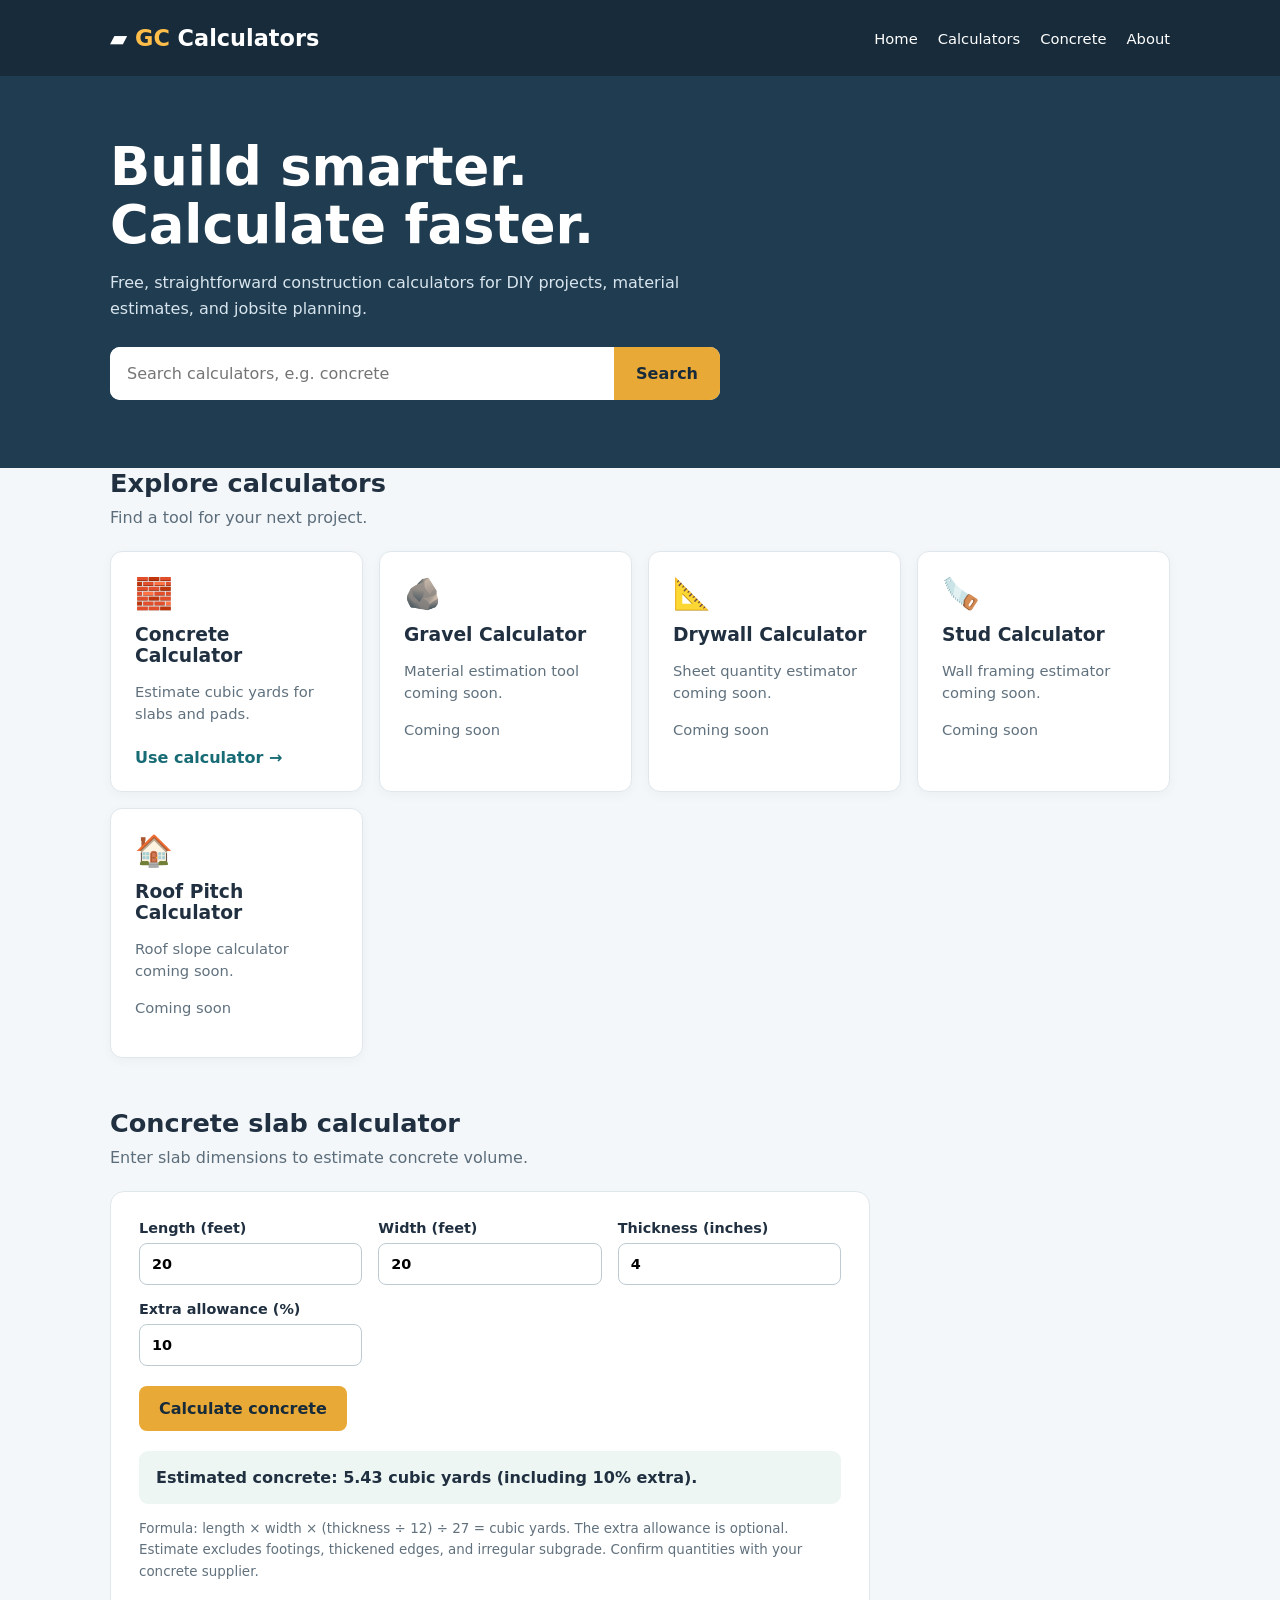
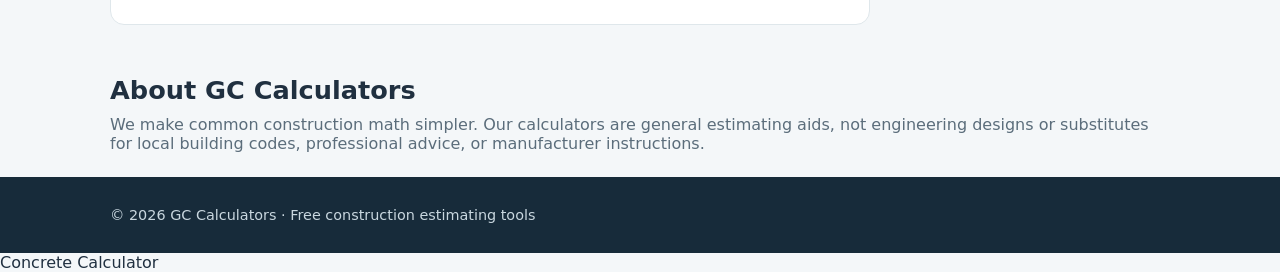
==== index.html @ e194666e "Update index.html Added Concrete Calcu,ator" ====
<!doctype html>
<html lang="en">
<head>
<meta charset="utf-8"><meta name="viewport" content="width=device-width,initial-scale=1">
<meta name="description" content="Free construction calculators for concrete, gravel, drywall, framing, and roofing projects.">
<title>GC Calculators | Free Construction Calculators</title>
<style>
:root{font-family:system-ui,-apple-system,Segoe UI,sans-serif;color:#203040;background:#f4f7f9}*{box-sizing:border-box}body{margin:0}a{color:inherit;text-decoration:none}button,input{font:inherit}.wrap{max-width:1100px;margin:auto;padding:0 20px}.top{background:#172b3a;color:#fff}.nav{display:flex;align-items:center;justify-content:space-between;gap:16px;min-height:76px;flex-wrap:wrap}.brand{font-size:1.4rem;font-weight:800}.brand span{color:#ffbd4a}.links{display:flex;gap:20px;flex-wrap:wrap;font-size:.92rem}.links a:hover{color:#ffbd4a}.hero{background:#203c50;color:white;padding:62px 0 68px}.hero h1{font-size:clamp(2rem,5vw,3.3rem);line-height:1.1;margin:0 0 16px}.hero p{color:#d8e5ee;max-width:600px;line-height:1.6}.search{display:flex;background:#fff;max-width:610px;border-radius:10px;overflow:hidden;margin-top:26px}.search input{border:0;outline:0;padding:17px;flex:1;min-width:0;color:#172b3a}.search button{background:#e9a936;border:0;padding:0 22px;font-weight:700;color:#172b3a;cursor:pointer}main{padding:40px 0 70px}h2{font-size:1.6rem;margin:0 0 10px}.sub{color:#5b6d7b;margin:0 0 24px}.cards{display:grid;grid-template-columns:repeat(auto-fit,minmax(220px,1fr));gap:16px}.card{background:#fff;border:1px solid #e0e7ec;border-radius:12px;padding:24px;box-shadow:0 3px 12px #142a3909}.card .symbol{font-size:1.9rem}.card h3{margin:12px 0 8px}.card p{color:#60717e;line-height:1.5;font-size:.92rem}.card a{display:inline-block;color:#176b74;font-weight:700;margin-top:8px}.card[hidden]{display:none}.section{margin-top:50px}.calc{background:#fff;border:1px solid #dfe7eb;border-radius:14px;padding:28px;max-width:760px}.fields{display:grid;grid-template-columns:repeat(auto-fit,minmax(170px,1fr));gap:16px}.fields label{display:block;font-weight:650;font-size:.9rem}.fields input{width:100%;padding:12px;margin-top:7px;border:1px solid #bfcbd2;border-radius:8px}.primary{background:#e9a936;color:#172b3a;border:0;border-radius:8px;padding:13px 20px;font-weight:750;cursor:pointer;margin-top:20px}.result{background:#edf6f3;padding:17px;border-radius:9px;margin-top:20px;font-weight:750}.note{color:#61717d;font-size:.84rem;line-height:1.6}.empty{display:none;margin-top:20px;color:#6b3940}footer{background:#172b3a;color:#c9d7df;padding:30px 0;font-size:.9rem}footer a{text-decoration:underline}@media(max-width:540px){.nav{padding:15px 0}.links{gap:12px}.hero{padding:42px 0}.search button{padding:0 13px}.calc{padding:20px}}
</style>
</head>
<body>
<header class="top"><div class="wrap nav"><a class="brand" href="#home">▰ <span>GC</span> Calculators</a><nav class="links" aria-label="Main navigation"><a href="#home">Home</a><a href="#calculators">Calculators</a><a href="#concrete">Concrete</a><a href="#about">About</a></nav></div></header>
<section class="hero" id="home"><div class="wrap"><h1>Build smarter.<br>Calculate faster.</h1><p>Free, straightforward construction calculators for DIY projects, material estimates, and jobsite planning.</p><form class="search" id="searchForm" role="search"><input id="searchInput" type="search" placeholder="Search calculators, e.g. concrete" aria-label="Search calculators"><button type="submit">Search</button></form></div></section>
<main class="wrap"><section id="calculators"><h2>Explore calculators</h2><p class="sub">Find a tool for your next project.</p><div class="cards" id="cards">
<article class="card" data-terms="concrete slab cement volume cubic yards"><div class="symbol">🧱</div><h3>Concrete Calculator</h3><p>Estimate cubic yards for slabs and pads.</p><a href="#concrete">Use calculator →</a></article>
<article class="card" data-terms="gravel stone aggregate driveway"><div class="symbol">🪨</div><h3>Gravel Calculator</h3><p>Material estimation tool coming soon.</p><p class="note">Coming soon</p></article>
<article class="card" data-terms="drywall sheetrock wall panels"><div class="symbol">📐</div><h3>Drywall Calculator</h3><p>Sheet quantity estimator coming soon.</p><p class="note">Coming soon</p></article>
<article class="card" data-terms="framing studs lumber walls"><div class="symbol">🪚</div><h3>Stud Calculator</h3><p>Wall framing estimator coming soon.</p><p class="note">Coming soon</p></article>
<article class="card" data-terms="roof roofing pitch slope"><div class="symbol">🏠</div><h3>Roof Pitch Calculator</h3><p>Roof slope calculator coming soon.</p><p class="note">Coming soon</p></article>
</div><p id="empty" class="empty" role="status">No matching calculators found. Try another search.</p></section>
<section class="section" id="concrete"><h2>Concrete slab calculator</h2><p class="sub">Enter slab dimensions to estimate concrete volume.</p><div class="calc"><form id="concreteForm"><div class="fields"><label>Length (feet)<input name="length" type="number" min="0.01" step="any" value="20" required></label><label>Width (feet)<input name="width" type="number" min="0.01" step="any" value="20" required></label><label>Thickness (inches)<input name="thickness" type="number" min="0.01" step="any" value="4" required></label><label>Extra allowance (%)<input name="waste" type="number" min="0" max="100" step="any" value="10" required></label></div><button class="primary" type="submit">Calculate concrete</button></form><div id="result" class="result" role="status" aria-live="polite">Estimated concrete: 5.43 cubic yards (including 10% extra).</div><p class="note">Formula: length × width × (thickness ÷ 12) ÷ 27 = cubic yards. The extra allowance is optional. Estimate excludes footings, thickened edges, and irregular subgrade. Confirm quantities with your concrete supplier.</p></div></section>
<section class="section" id="about"><h2>About GC Calculators</h2><p class="sub">We make common construction math simpler. Our calculators are general estimating aids, not engineering designs or substitutes for local building codes, professional advice, or manufacturer instructions.</p></section></main>
<footer><div class="wrap">© <span id="year"></span> GC Calculators · Free construction estimating tools</div></footer>
<script>
document.getElementById('year').textContent=new Date().getFullYear();
const search=document.getElementById('searchInput');const cards=[...document.querySelectorAll('.card')];
function filter(){const q=search.value.trim().toLowerCase();let count=0;cards.forEach(c=>{const match=(c.textContent+' '+c.dataset.terms).toLowerCase().includes(q);c.hidden=!match;if(match)count++});document.getElementById('empty').style.display=count?'none':'block'}
search.addEventListener('input',filter);document.getElementById('searchForm').addEventListener('submit',e=>{e.preventDefault();filter();document.getElementById('calculators').scrollIntoView({behavior:'smooth'})});
document.getElementById('concreteForm').addEventListener('submit',e=>{e.preventDefault();const f=e.currentTarget;const l=Number(f.elements.length.value),w=Number(f.elements.width.value),t=Number(f.elements.thickness.value),extra=Number(f.elements.waste.value);const output=document.getElementById('result');if(![l,w,t,extra].every(Number.isFinite)||l<=0||w<=0||t<=0||extra<0||extra>100){output.textContent='Please enter valid positive dimensions and an allowance from 0% to 100%.';return}const base=l*w*(t/12)/27;output.textContent=`Estimated concrete: ${(base*(1+extra/100)).toFixed(2)} cubic yards (base ${base.toFixed(2)} yd³; including ${extra}% extra).`});
</script>
  
<a href="concrete.html">Concrete Calculator</a>

</body></html>
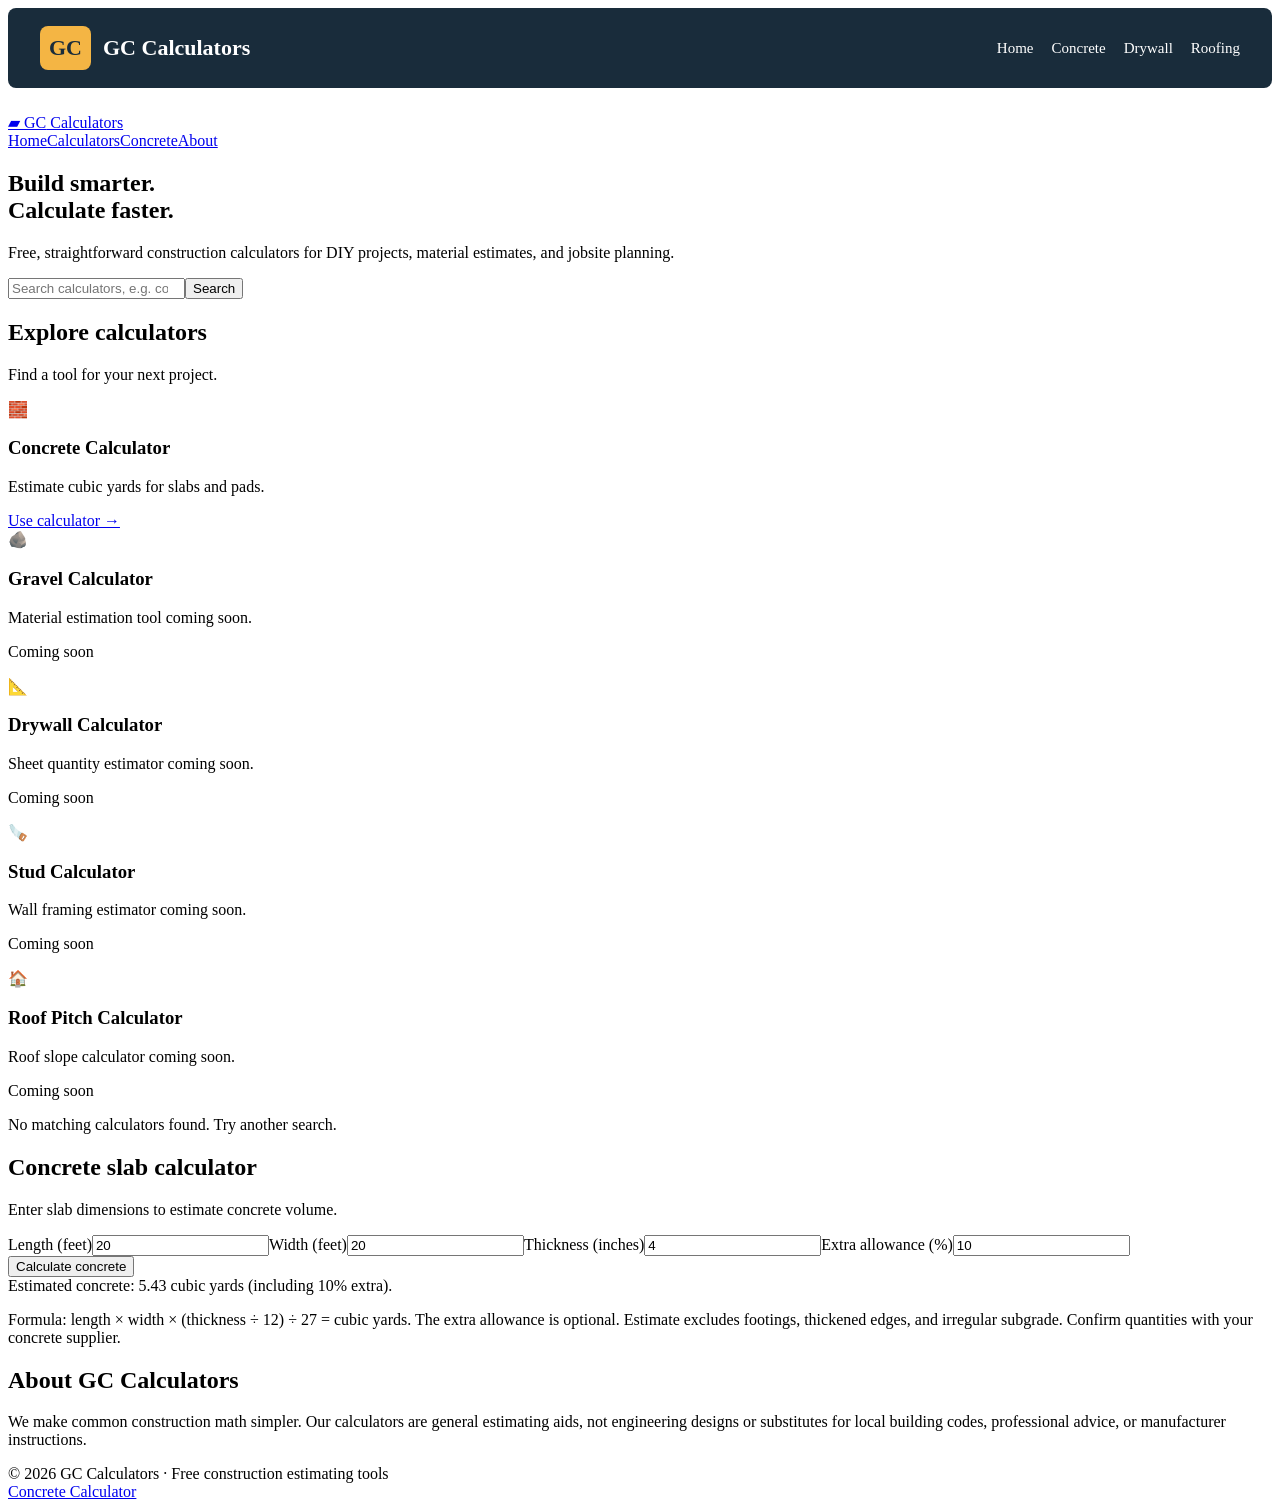
==== commit 618d5c81: "Update index.html Added Header Links" ====
--- a/index.html
+++ b/index.html
@@ -1,12 +1,10 @@
 <!doctype html>
 <html lang="en">
 <head>
-<meta charset="utf-8"><meta name="viewport" content="width=device-width,initial-scale=1">
-<meta name="description" content="Free construction calculators for concrete, gravel, drywall, framing, and roofing projects.">
-<title>GC Calculators | Free Construction Calculators</title>
-<style>
-:root{font-family:system-ui,-apple-system,Segoe UI,sans-serif;color:#203040;background:#f4f7f9}*{box-sizing:border-box}body{margin:0}a{color:inherit;text-decoration:none}button,input{font:inherit}.wrap{max-width:1100px;margin:auto;padding:0 20px}.top{background:#172b3a;color:#fff}.nav{display:flex;align-items:center;justify-content:space-between;gap:16px;min-height:76px;flex-wrap:wrap}.brand{font-size:1.4rem;font-weight:800}.brand span{color:#ffbd4a}.links{display:flex;gap:20px;flex-wrap:wrap;font-size:.92rem}.links a:hover{color:#ffbd4a}.hero{background:#203c50;color:white;padding:62px 0 68px}.hero h1{font-size:clamp(2rem,5vw,3.3rem);line-height:1.1;margin:0 0 16px}.hero p{color:#d8e5ee;max-width:600px;line-height:1.6}.search{display:flex;background:#fff;max-width:610px;border-radius:10px;overflow:hidden;margin-top:26px}.search input{border:0;outline:0;padding:17px;flex:1;min-width:0;color:#172b3a}.search button{background:#e9a936;border:0;padding:0 22px;font-weight:700;color:#172b3a;cursor:pointer}main{padding:40px 0 70px}h2{font-size:1.6rem;margin:0 0 10px}.sub{color:#5b6d7b;margin:0 0 24px}.cards{display:grid;grid-template-columns:repeat(auto-fit,minmax(220px,1fr));gap:16px}.card{background:#fff;border:1px solid #e0e7ec;border-radius:12px;padding:24px;box-shadow:0 3px 12px #142a3909}.card .symbol{font-size:1.9rem}.card h3{margin:12px 0 8px}.card p{color:#60717e;line-height:1.5;font-size:.92rem}.card a{display:inline-block;color:#176b74;font-weight:700;margin-top:8px}.card[hidden]{display:none}.section{margin-top:50px}.calc{background:#fff;border:1px solid #dfe7eb;border-radius:14px;padding:28px;max-width:760px}.fields{display:grid;grid-template-columns:repeat(auto-fit,minmax(170px,1fr));gap:16px}.fields label{display:block;font-weight:650;font-size:.9rem}.fields input{width:100%;padding:12px;margin-top:7px;border:1px solid #bfcbd2;border-radius:8px}.primary{background:#e9a936;color:#172b3a;border:0;border-radius:8px;padding:13px 20px;font-weight:750;cursor:pointer;margin-top:20px}.result{background:#edf6f3;padding:17px;border-radius:9px;margin-top:20px;font-weight:750}.note{color:#61717d;font-size:.84rem;line-height:1.6}.empty{display:none;margin-top:20px;color:#6b3940}footer{background:#172b3a;color:#c9d7df;padding:30px 0;font-size:.9rem}footer a{text-decoration:underline}@media(max-width:540px){.nav{padding:15px 0}.links{gap:12px}.hero{padding:42px 0}.search button{padding:0 13px}.calc{padding:20px}}
-</style>
+
+<link rel="stylesheet" href="header.css">
+<script src="header.js" defer></script>
+
 </head>
 <body>
 <header class="top"><div class="wrap nav"><a class="brand" href="#home">▰ <span>GC</span> Calculators</a><nav class="links" aria-label="Main navigation"><a href="#home">Home</a><a href="#calculators">Calculators</a><a href="#concrete">Concrete</a><a href="#about">About</a></nav></div></header>
--- a/header.css
+++ b/header.css
@@ -0,0 +1,64 @@
+
+.gc-header {
+  background: #192c3b;
+  color: white;
+  width: 100%;
+  box-sizing: border-box;
+  padding: 18px 20px;
+  margin-bottom: 25px;
+  border-radius: 8px;
+}
+
+.gc-header-inner {
+  max-width: 1200px;
+  margin: auto;
+  display: flex;
+  align-items: center;
+  justify-content: space-between;
+  flex-wrap: wrap;
+  gap: 16px;
+}
+
+.gc-brand {
+  display: flex;
+  align-items: center;
+  gap: 12px;
+  color: white;
+  font-size: 22px;
+  font-weight: bold;
+  text-decoration: none;
+}
+
+.gc-logo {
+  background: #f4b544;
+  color: #192c3b;
+  padding: 9px;
+  border-radius: 8px;
+}
+
+.gc-nav {
+  display: flex;
+  gap: 18px;
+  flex-wrap: wrap;
+}
+
+.gc-nav a {
+  color: white;
+  text-decoration: none;
+  font-size: 15px;
+}
+
+.gc-nav a:hover {
+  color: #f4b544;
+}
+
+@media (max-width: 600px) {
+  .gc-header-inner {
+    flex-direction: column;
+    align-items: flex-start;
+  }
+
+  .gc-nav {
+    gap: 12px;
+  }
+}
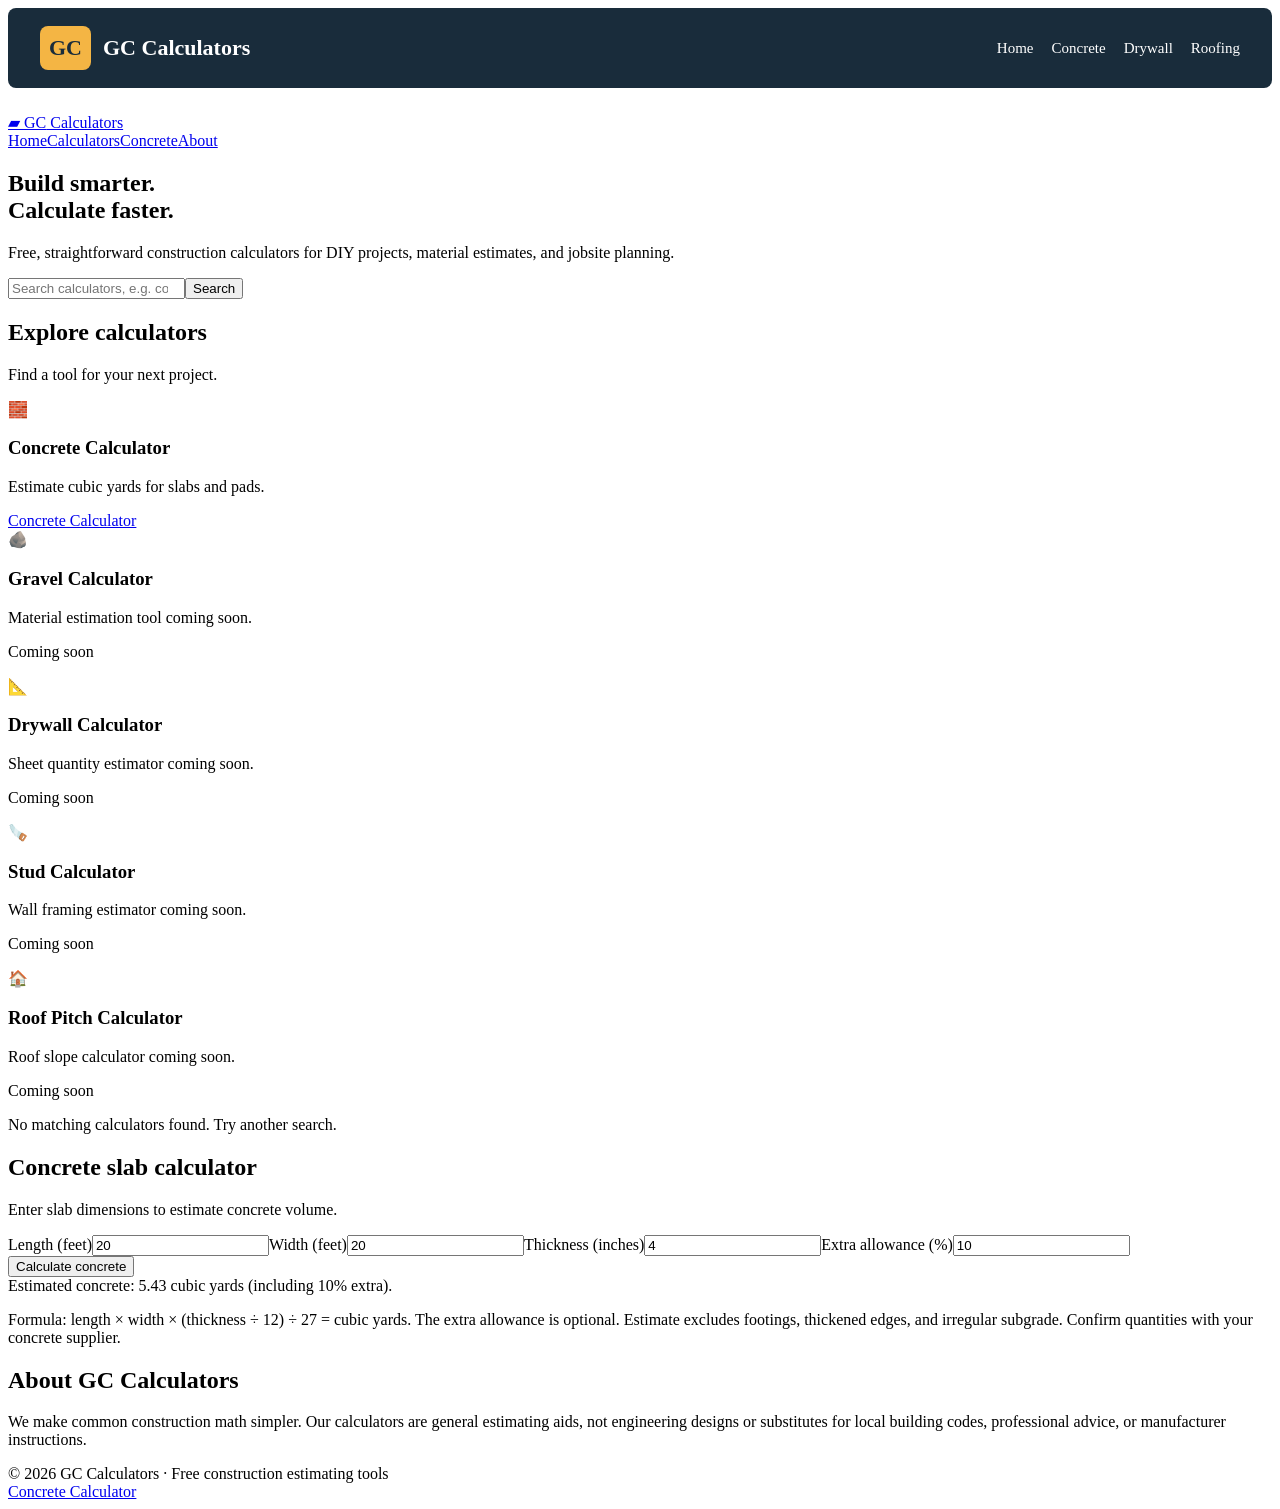
==== commit 87665160: "Update index.html" ====
--- a/index.html
+++ b/index.html
@@ -10,7 +10,9 @@
 <header class="top"><div class="wrap nav"><a class="brand" href="#home">▰ <span>GC</span> Calculators</a><nav class="links" aria-label="Main navigation"><a href="#home">Home</a><a href="#calculators">Calculators</a><a href="#concrete">Concrete</a><a href="#about">About</a></nav></div></header>
 <section class="hero" id="home"><div class="wrap"><h1>Build smarter.<br>Calculate faster.</h1><p>Free, straightforward construction calculators for DIY projects, material estimates, and jobsite planning.</p><form class="search" id="searchForm" role="search"><input id="searchInput" type="search" placeholder="Search calculators, e.g. concrete" aria-label="Search calculators"><button type="submit">Search</button></form></div></section>
 <main class="wrap"><section id="calculators"><h2>Explore calculators</h2><p class="sub">Find a tool for your next project.</p><div class="cards" id="cards">
-<article class="card" data-terms="concrete slab cement volume cubic yards"><div class="symbol">🧱</div><h3>Concrete Calculator</h3><p>Estimate cubic yards for slabs and pads.</p><a href="#concrete">Use calculator →</a></article>
+<article class="card" data-terms="concrete slab cement volume cubic yards"><div class="symbol">🧱</div><h3>Concrete Calculator</h3><p>Estimate cubic yards for slabs and pads.</p>
+<a href="concrete.html">Concrete Calculator</a>
+</article>
 <article class="card" data-terms="gravel stone aggregate driveway"><div class="symbol">🪨</div><h3>Gravel Calculator</h3><p>Material estimation tool coming soon.</p><p class="note">Coming soon</p></article>
 <article class="card" data-terms="drywall sheetrock wall panels"><div class="symbol">📐</div><h3>Drywall Calculator</h3><p>Sheet quantity estimator coming soon.</p><p class="note">Coming soon</p></article>
 <article class="card" data-terms="framing studs lumber walls"><div class="symbol">🪚</div><h3>Stud Calculator</h3><p>Wall framing estimator coming soon.</p><p class="note">Coming soon</p></article>
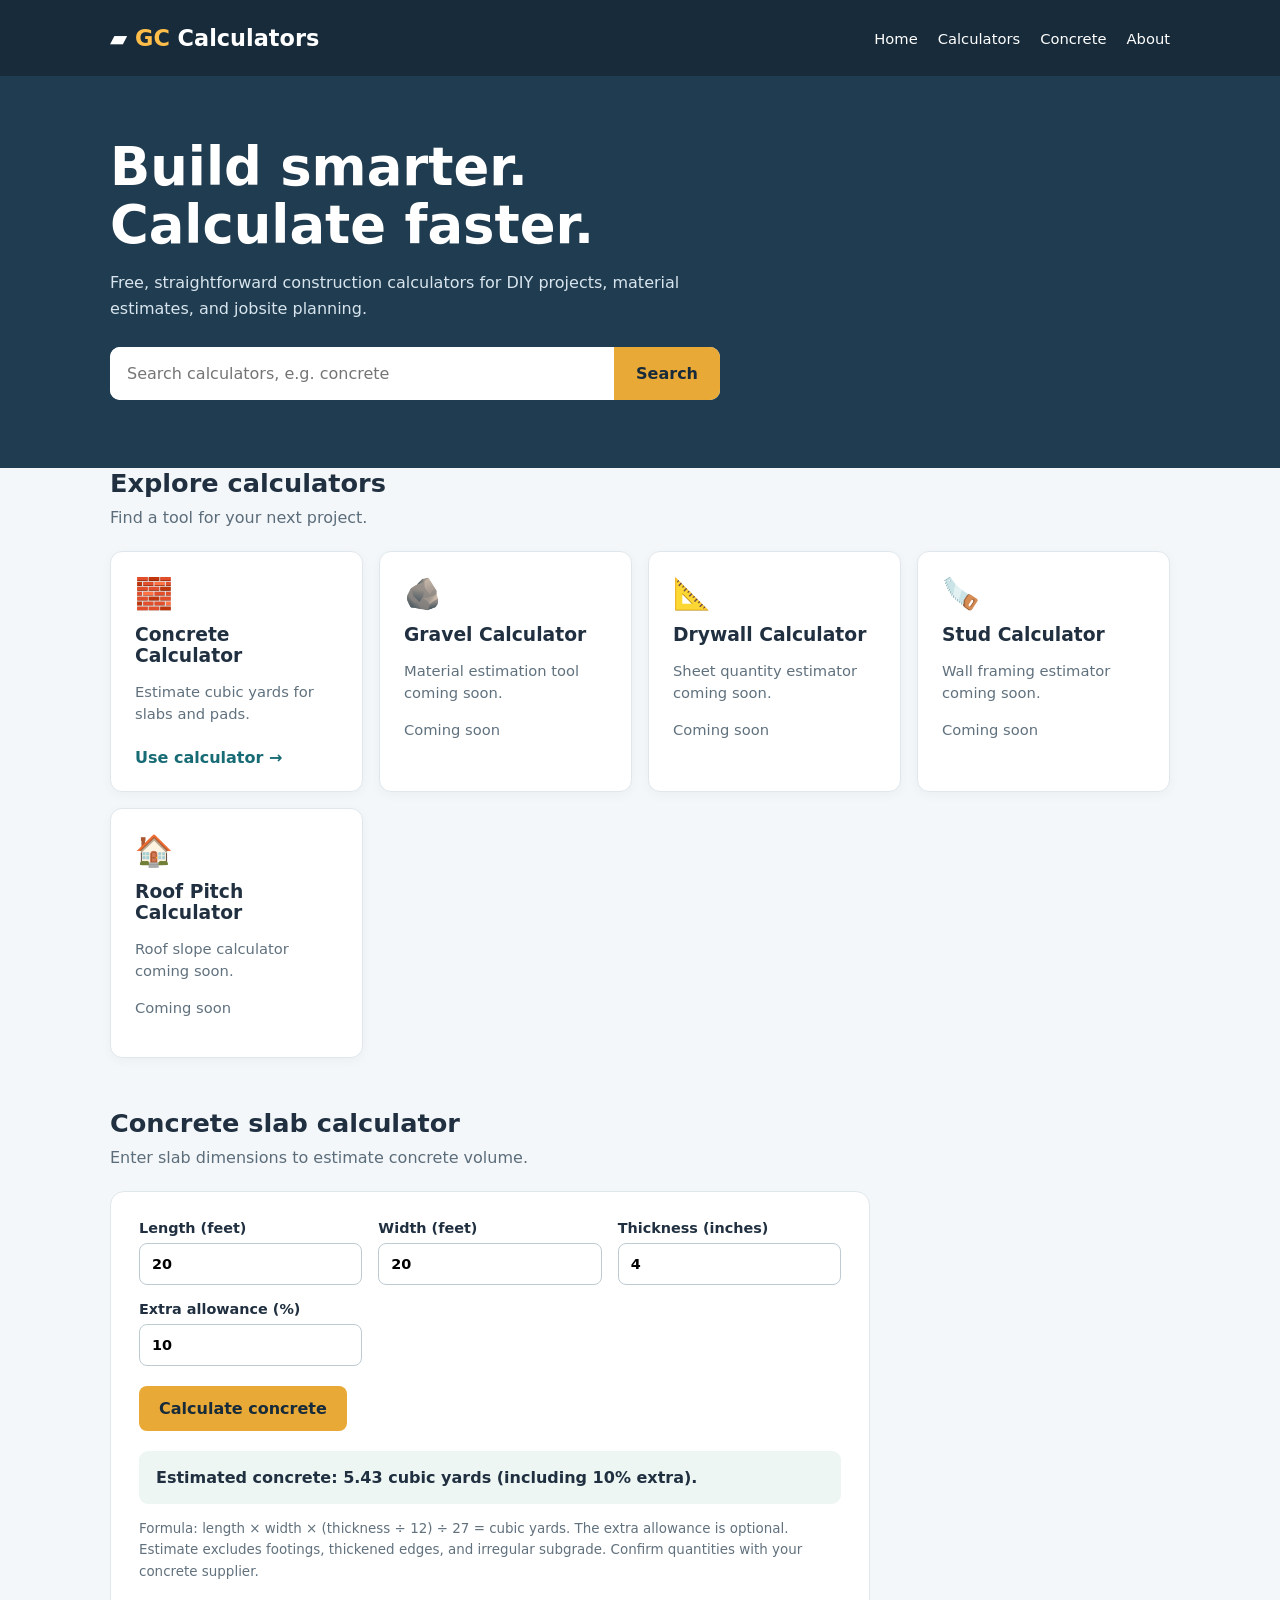
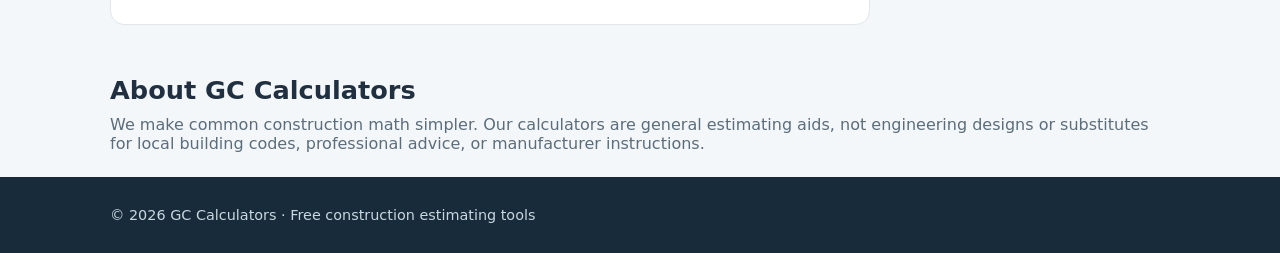
==== commit b129a70b: "Rename GC-Calculators-index.html to index.html" ====
--- a/index.html
+++ b/index.html
@@ -1,18 +1,18 @@
 <!doctype html>
 <html lang="en">
 <head>
-
-<link rel="stylesheet" href="header.css">
-<script src="header.js" defer></script>
-
+<meta charset="utf-8"><meta name="viewport" content="width=device-width,initial-scale=1">
+<meta name="description" content="Free construction calculators for concrete, gravel, drywall, framing, and roofing projects.">
+<title>GC Calculators | Free Construction Calculators</title>
+<style>
+:root{font-family:system-ui,-apple-system,Segoe UI,sans-serif;color:#203040;background:#f4f7f9}*{box-sizing:border-box}body{margin:0}a{color:inherit;text-decoration:none}button,input{font:inherit}.wrap{max-width:1100px;margin:auto;padding:0 20px}.top{background:#172b3a;color:#fff}.nav{display:flex;align-items:center;justify-content:space-between;gap:16px;min-height:76px;flex-wrap:wrap}.brand{font-size:1.4rem;font-weight:800}.brand span{color:#ffbd4a}.links{display:flex;gap:20px;flex-wrap:wrap;font-size:.92rem}.links a:hover{color:#ffbd4a}.hero{background:#203c50;color:white;padding:62px 0 68px}.hero h1{font-size:clamp(2rem,5vw,3.3rem);line-height:1.1;margin:0 0 16px}.hero p{color:#d8e5ee;max-width:600px;line-height:1.6}.search{display:flex;background:#fff;max-width:610px;border-radius:10px;overflow:hidden;margin-top:26px}.search input{border:0;outline:0;padding:17px;flex:1;min-width:0;color:#172b3a}.search button{background:#e9a936;border:0;padding:0 22px;font-weight:700;color:#172b3a;cursor:pointer}main{padding:40px 0 70px}h2{font-size:1.6rem;margin:0 0 10px}.sub{color:#5b6d7b;margin:0 0 24px}.cards{display:grid;grid-template-columns:repeat(auto-fit,minmax(220px,1fr));gap:16px}.card{background:#fff;border:1px solid #e0e7ec;border-radius:12px;padding:24px;box-shadow:0 3px 12px #142a3909}.card .symbol{font-size:1.9rem}.card h3{margin:12px 0 8px}.card p{color:#60717e;line-height:1.5;font-size:.92rem}.card a{display:inline-block;color:#176b74;font-weight:700;margin-top:8px}.card[hidden]{display:none}.section{margin-top:50px}.calc{background:#fff;border:1px solid #dfe7eb;border-radius:14px;padding:28px;max-width:760px}.fields{display:grid;grid-template-columns:repeat(auto-fit,minmax(170px,1fr));gap:16px}.fields label{display:block;font-weight:650;font-size:.9rem}.fields input{width:100%;padding:12px;margin-top:7px;border:1px solid #bfcbd2;border-radius:8px}.primary{background:#e9a936;color:#172b3a;border:0;border-radius:8px;padding:13px 20px;font-weight:750;cursor:pointer;margin-top:20px}.result{background:#edf6f3;padding:17px;border-radius:9px;margin-top:20px;font-weight:750}.note{color:#61717d;font-size:.84rem;line-height:1.6}.empty{display:none;margin-top:20px;color:#6b3940}footer{background:#172b3a;color:#c9d7df;padding:30px 0;font-size:.9rem}footer a{text-decoration:underline}@media(max-width:540px){.nav{padding:15px 0}.links{gap:12px}.hero{padding:42px 0}.search button{padding:0 13px}.calc{padding:20px}}
+</style>
 </head>
 <body>
 <header class="top"><div class="wrap nav"><a class="brand" href="#home">▰ <span>GC</span> Calculators</a><nav class="links" aria-label="Main navigation"><a href="#home">Home</a><a href="#calculators">Calculators</a><a href="#concrete">Concrete</a><a href="#about">About</a></nav></div></header>
 <section class="hero" id="home"><div class="wrap"><h1>Build smarter.<br>Calculate faster.</h1><p>Free, straightforward construction calculators for DIY projects, material estimates, and jobsite planning.</p><form class="search" id="searchForm" role="search"><input id="searchInput" type="search" placeholder="Search calculators, e.g. concrete" aria-label="Search calculators"><button type="submit">Search</button></form></div></section>
 <main class="wrap"><section id="calculators"><h2>Explore calculators</h2><p class="sub">Find a tool for your next project.</p><div class="cards" id="cards">
-<article class="card" data-terms="concrete slab cement volume cubic yards"><div class="symbol">🧱</div><h3>Concrete Calculator</h3><p>Estimate cubic yards for slabs and pads.</p>
-<a href="concrete.html">Concrete Calculator</a>
-</article>
+<article class="card" data-terms="concrete slab cement volume cubic yards"><div class="symbol">🧱</div><h3>Concrete Calculator</h3><p>Estimate cubic yards for slabs and pads.</p><a href="#concrete">Use calculator →</a></article>
 <article class="card" data-terms="gravel stone aggregate driveway"><div class="symbol">🪨</div><h3>Gravel Calculator</h3><p>Material estimation tool coming soon.</p><p class="note">Coming soon</p></article>
 <article class="card" data-terms="drywall sheetrock wall panels"><div class="symbol">📐</div><h3>Drywall Calculator</h3><p>Sheet quantity estimator coming soon.</p><p class="note">Coming soon</p></article>
 <article class="card" data-terms="framing studs lumber walls"><div class="symbol">🪚</div><h3>Stud Calculator</h3><p>Wall framing estimator coming soon.</p><p class="note">Coming soon</p></article>
@@ -28,7 +28,4 @@
 search.addEventListener('input',filter);document.getElementById('searchForm').addEventListener('submit',e=>{e.preventDefault();filter();document.getElementById('calculators').scrollIntoView({behavior:'smooth'})});
 document.getElementById('concreteForm').addEventListener('submit',e=>{e.preventDefault();const f=e.currentTarget;const l=Number(f.elements.length.value),w=Number(f.elements.width.value),t=Number(f.elements.thickness.value),extra=Number(f.elements.waste.value);const output=document.getElementById('result');if(![l,w,t,extra].every(Number.isFinite)||l<=0||w<=0||t<=0||extra<0||extra>100){output.textContent='Please enter valid positive dimensions and an allowance from 0% to 100%.';return}const base=l*w*(t/12)/27;output.textContent=`Estimated concrete: ${(base*(1+extra/100)).toFixed(2)} cubic yards (base ${base.toFixed(2)} yd³; including ${extra}% extra).`});
 </script>
-  
-<a href="concrete.html">Concrete Calculator</a>
-
 </body></html>
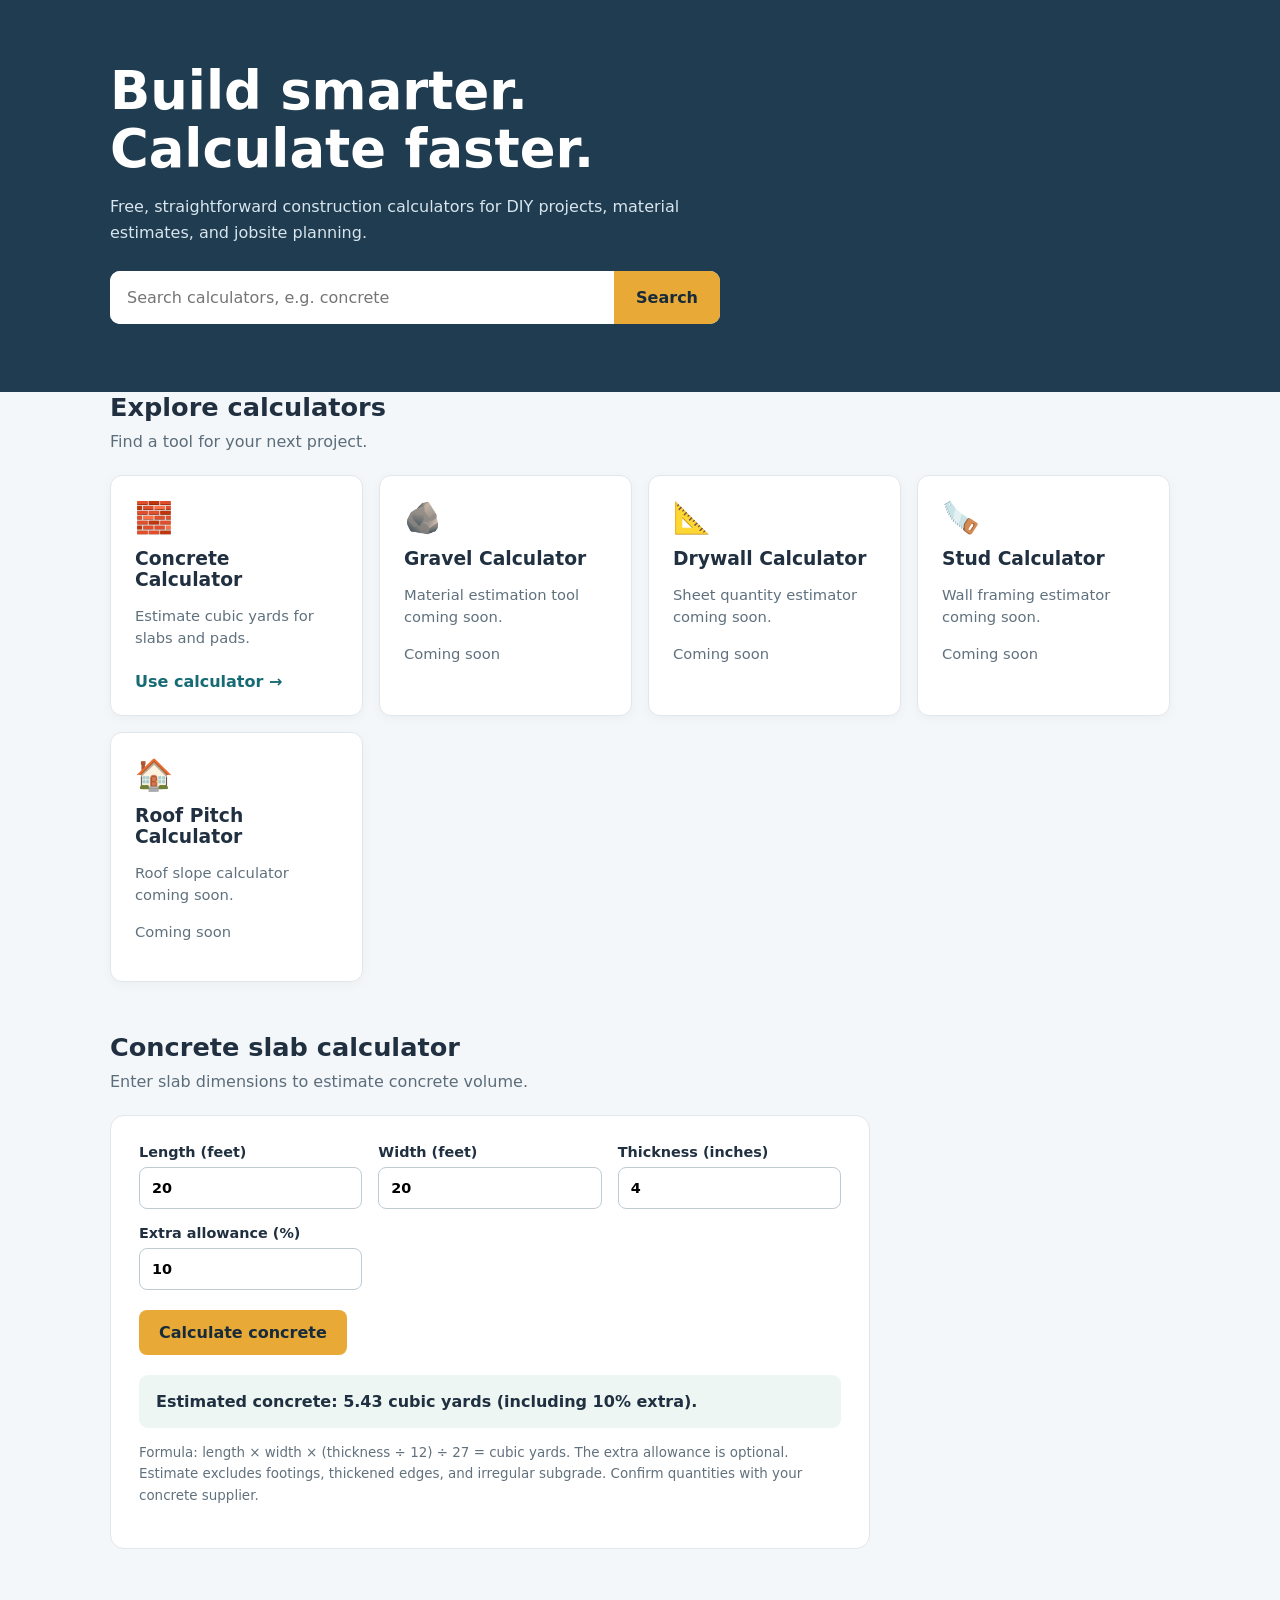
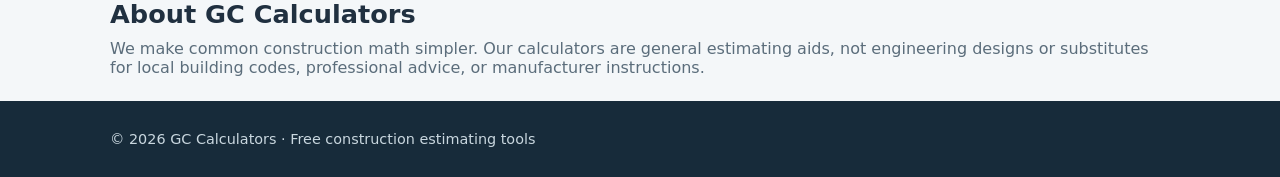
==== commit 59419b5f: "Update index.html" ====
--- a/index.html
+++ b/index.html
@@ -9,10 +9,9 @@
 </style>
 </head>
 <body>
-<header class="top"><div class="wrap nav"><a class="brand" href="#home">▰ <span>GC</span> Calculators</a><nav class="links" aria-label="Main navigation"><a href="#home">Home</a><a href="#calculators">Calculators</a><a href="#concrete">Concrete</a><a href="#about">About</a></nav></div></header>
 <section class="hero" id="home"><div class="wrap"><h1>Build smarter.<br>Calculate faster.</h1><p>Free, straightforward construction calculators for DIY projects, material estimates, and jobsite planning.</p><form class="search" id="searchForm" role="search"><input id="searchInput" type="search" placeholder="Search calculators, e.g. concrete" aria-label="Search calculators"><button type="submit">Search</button></form></div></section>
 <main class="wrap"><section id="calculators"><h2>Explore calculators</h2><p class="sub">Find a tool for your next project.</p><div class="cards" id="cards">
-<article class="card" data-terms="concrete slab cement volume cubic yards"><div class="symbol">🧱</div><h3>Concrete Calculator</h3><p>Estimate cubic yards for slabs and pads.</p><a href="#concrete">Use calculator →</a></article>
+<article class="card" data-terms="concrete slab cement volume cubic yards"><div class="symbol">🧱</div><h3>Concrete Calculator</h3><p>Estimate cubic yards for slabs and pads.</p><a href="concrete.html">Use calculator →</a></article>
 <article class="card" data-terms="gravel stone aggregate driveway"><div class="symbol">🪨</div><h3>Gravel Calculator</h3><p>Material estimation tool coming soon.</p><p class="note">Coming soon</p></article>
 <article class="card" data-terms="drywall sheetrock wall panels"><div class="symbol">📐</div><h3>Drywall Calculator</h3><p>Sheet quantity estimator coming soon.</p><p class="note">Coming soon</p></article>
 <article class="card" data-terms="framing studs lumber walls"><div class="symbol">🪚</div><h3>Stud Calculator</h3><p>Wall framing estimator coming soon.</p><p class="note">Coming soon</p></article>
